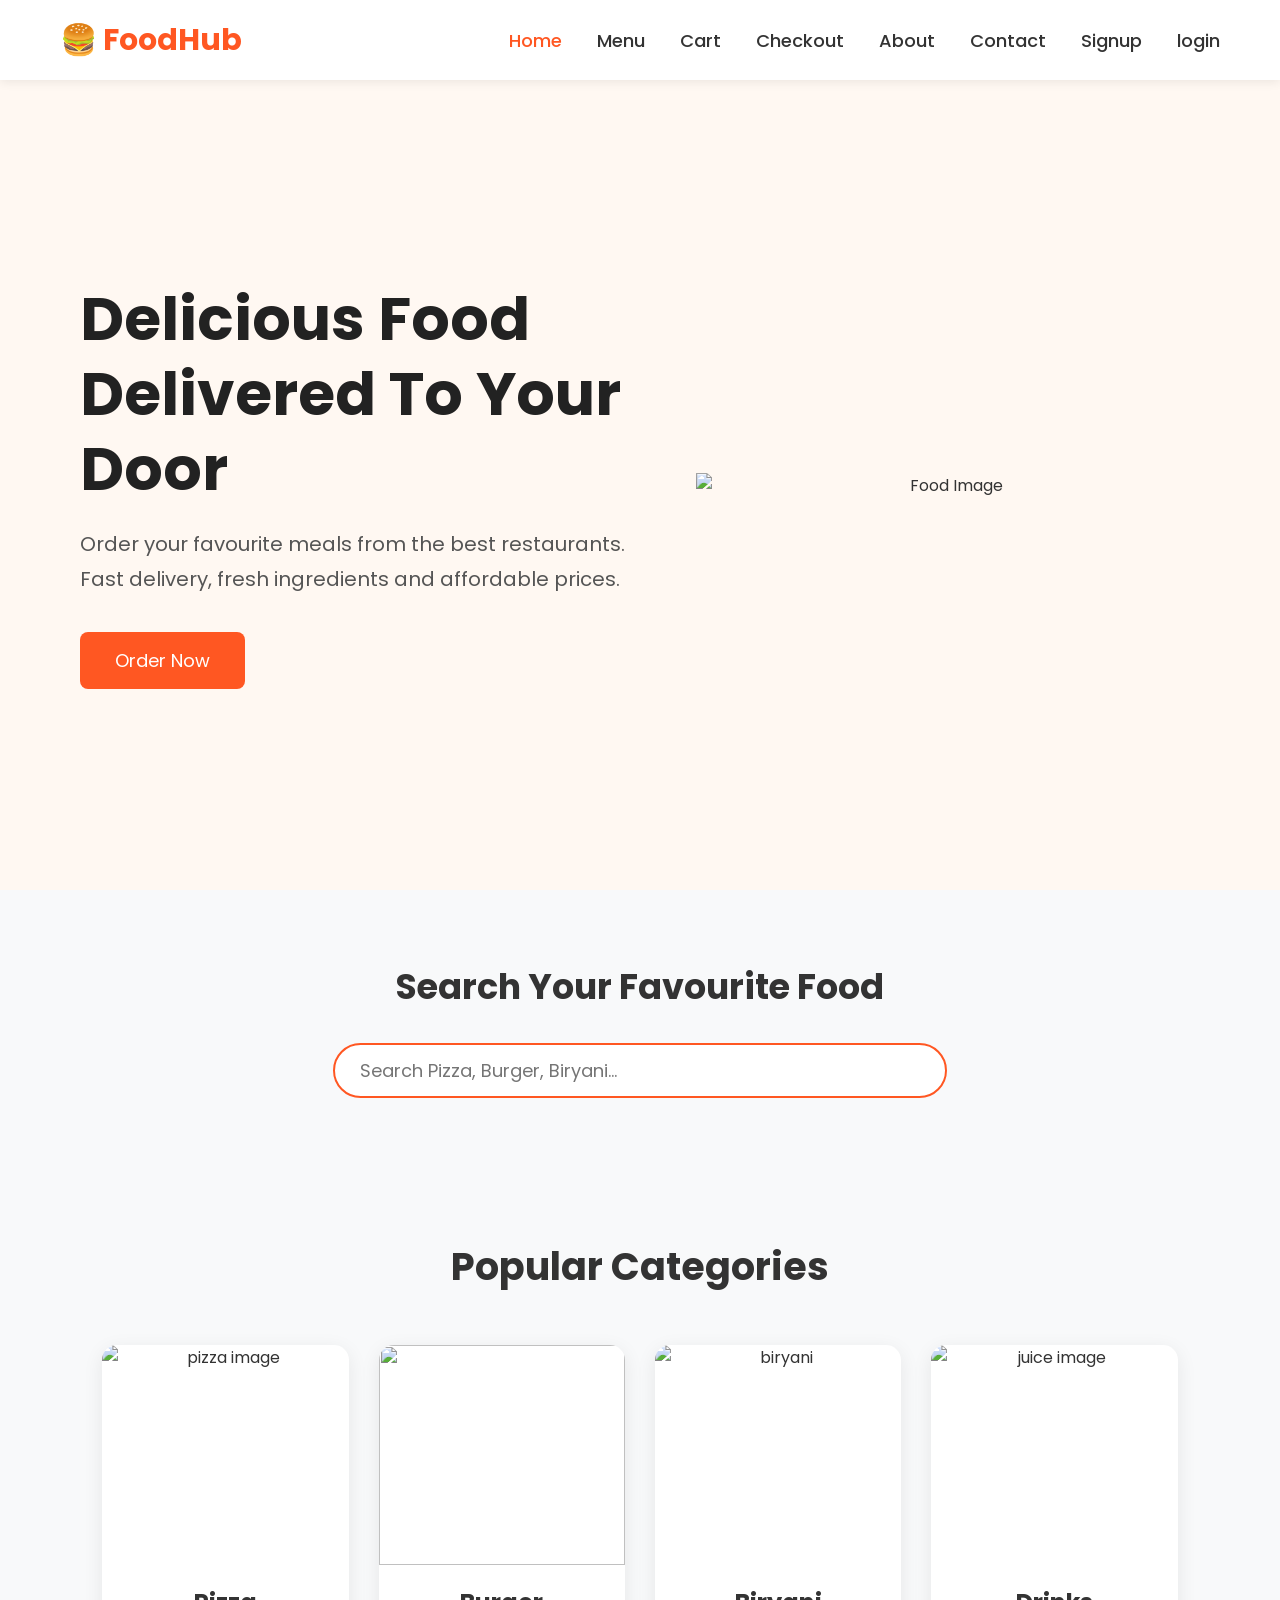
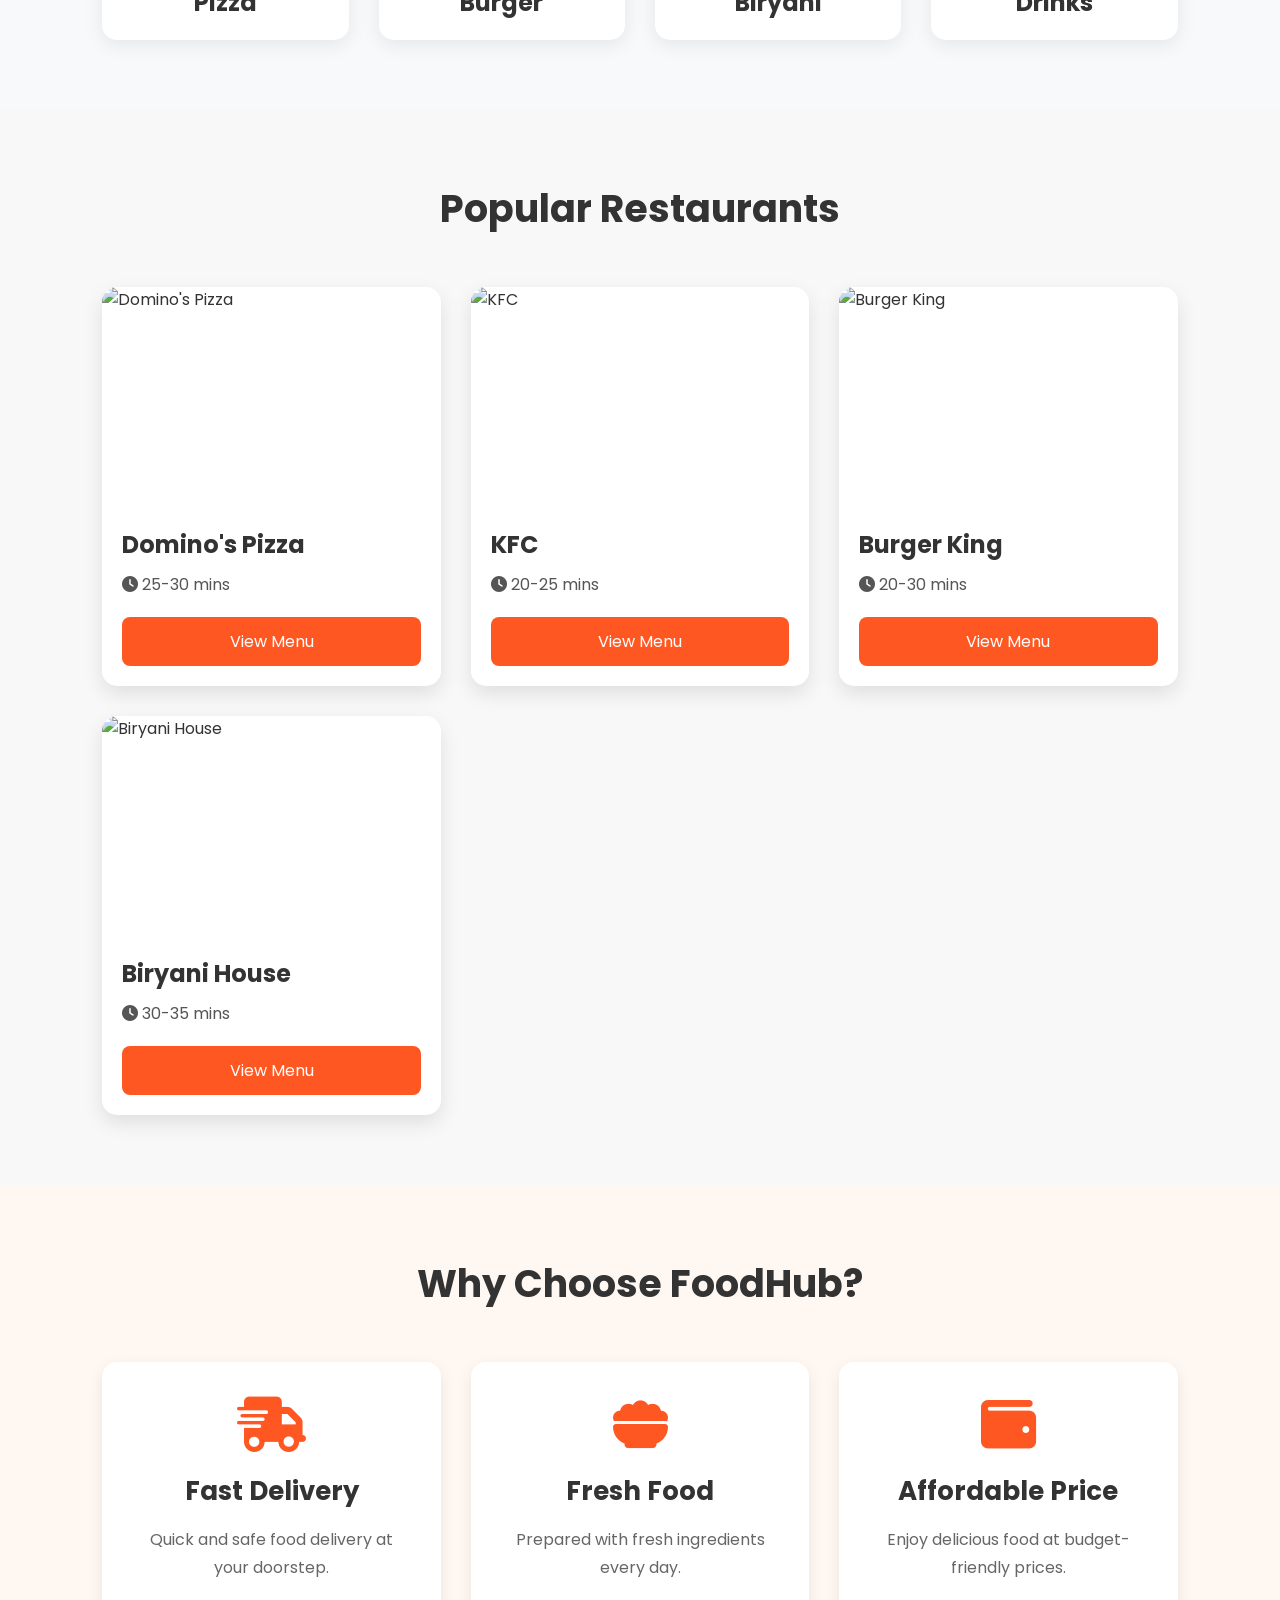
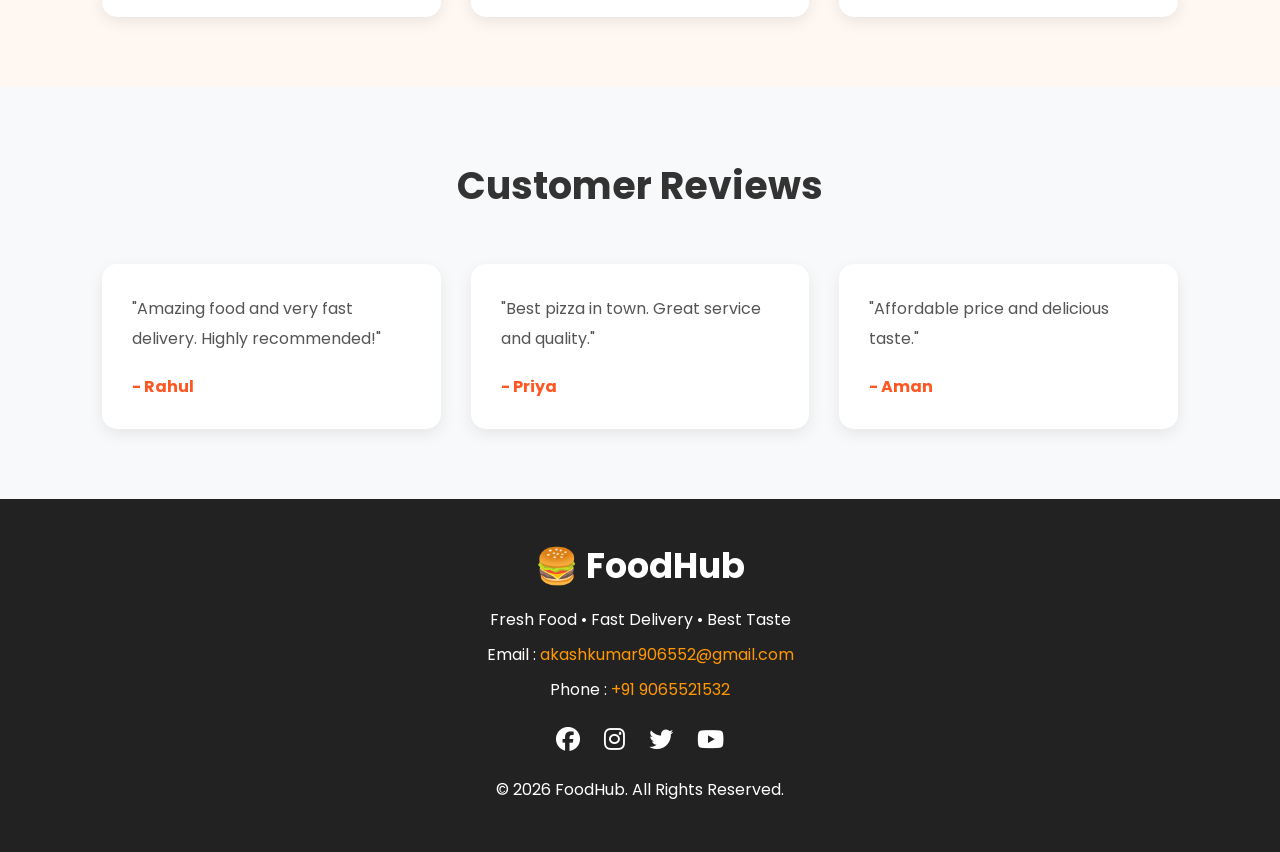
==== index.html @ 7f7d6cfe "Add files via upload" ====
<!DOCTYPE html>
<html lang="en">
<head>
    <meta charset="UTF-8">
    <meta name="viewport" content="width=device-width, initial-scale=1.0">
    <title>FoodHub | Food Booking Website</title>

    <!-- CSS -->
    <link rel="stylesheet" href="style.css">

    <!-- Font Awesome -->
    <link rel="stylesheet"
        href="https://cdnjs.cloudflare.com/ajax/libs/font-awesome/6.5.2/css/all.min.css">
</head>
<body>

    <!-- ================= NAVBAR ================= -->

    <header>

        <nav id="navbar">

            <div class="logo">
                <h2>🍔 FoodHub</h2>
            </div>

            <ul class="nav-links">
                <li><a href="index.html" class="active">Home</a></li>
                <li><a href="menu.html">Menu</a></li>
                <li><a href="cart.html">Cart</a></li>
                <li><a href="checkout.html">Checkout</a></li>
                <li><a href="about.html">About</a></li>
                <li><a href="contact.html">Contact</a></li>
                <li><a href="singup.html">Signup</a></li>
                <li><a href="login.html">login</a></li>
            </ul>

        </nav>

    </header>

    <!-- ================= HERO SECTION ================= -->

    <section id="hero">

        <div class="hero-text">

            <h1>Delicious Food <br> Delivered To Your Door</h1>

            <p>
                Order your favourite meals from the best restaurants.
                Fast delivery, fresh ingredients and affordable prices.
            </p>

            <a href="menu.html" class="btn">Order Now</a>

        </div>

        <div class="hero-image">

            <img src="indexImage/hero.png" alt="Food Image">

        </div>

    </section>

    <!-- ================= SEARCH ================= -->

    <section id="search">

        <h2>Search Your Favourite Food</h2>

        <input
            type="text"
            id="searchBox"
            placeholder="Search Pizza, Burger, Biryani...">

    </section>

    <!-- ================= CATEGORIES ================= -->

    <section id="category">

        <h2>Popular Categories</h2>

        <div class="category-container">

            <div class="card">
                <img src="indexImage/pizza.png" alt="pizza image">
                <h3>Pizza</h3>
            </div>

            <div class="card">
                <img src="indexImage/burger.png" alt="">
                <h3>Burger</h3>
            </div>

            <div class="card">
                <img src="indexImage/resbiryani.png" alt="biryani">
                <h3>Biryani</h3>
            </div>

            <div class="card">
                <img src="indexImage/juice.png" alt="juice image">
                <h3>Drinks</h3>
            </div>

        </div>

    </section>

   <!-- ================= POPULAR RESTAURANTS ================= -->

<!-- ================= POPULAR RESTAURANTS ================= -->

<section id="restaurants">

    <h2>Popular Restaurants</h2>

    <div class="restaurant-container">

        <!-- Restaurant 1 -->
        <div class="restaurant-card">

            <img src="indexImage/dominos-resturent.png" alt="Domino's Pizza">

            <div class="restaurant-info">

                <h3>Domino's Pizza</h3>

                <p class="rating">
                    ⭐ 4.7 <span>(2.5k Reviews)</span>
                </p>

                <p class="time">
                    <i class="fa-solid fa-clock"></i>
                    25-30 mins
                </p>

                <button onclick="location.href='dominos.html'">
                    View Menu
                </button>

            </div>

        </div>

        <!-- Restaurant 2 -->
        <div class="restaurant-card">

            <img src="kfc/kfc-banner.png" alt="KFC">

            <div class="restaurant-info">

                <h3>KFC</h3>

                <p class="rating">
                    ⭐ 4.6 <span>(3k Reviews)</span>
                </p>

                <p class="time">
                    <i class="fa-solid fa-clock"></i>
                    20-25 mins
                </p>

                <button onclick="location.href='kfc.html'">
                    View Menu
                </button>

            </div>

        </div>

        <!-- Restaurant 3 -->
        <div class="restaurant-card">

            <img src="burgerking/burgerKing-banner.png" alt="Burger King">

            <div class="restaurant-info">

                <h3>Burger King</h3>

                <p class="rating">
                    ⭐ 4.5 <span>(1.8k Reviews)</span>
                </p>

                <p class="time">
                    <i class="fa-solid fa-clock"></i>
                    20-30 mins
                </p>

                <button onclick="location.href='burgerking.html'">
                    View Menu
                </button>

            </div>

        </div>

        <!-- Restaurant 4 -->
        <div class="restaurant-card">

            <img src="biryanihouse/biryani-banner.png" alt="Biryani House">

            <div class="restaurant-info">

                <h3>Biryani House</h3>

                <p class="rating">
                    ⭐ 4.8 <span>(4.2k Reviews)</span>
                </p>

                <p class="time">
                    <i class="fa-solid fa-clock"></i>
                    30-35 mins
                </p>

                <button onclick="location.href='biryani.html'">
                    View Menu
                </button>

            </div>

        </div>

    </div>

</section>
    <!-- ================= WHY CHOOSE US ================= -->

    <section id="why-us">

        <h2>Why Choose FoodHub?</h2>

        <div class="why-container">

            <div class="why-box">

                <i class="fa-solid fa-truck-fast"></i>

                <h3>Fast Delivery</h3>

                <p>Quick and safe food delivery at your doorstep.</p>

            </div>

            <div class="why-box">

                <i class="fa-solid fa-bowl-food"></i>

                <h3>Fresh Food</h3>

                <p>Prepared with fresh ingredients every day.</p>

            </div>

            <div class="why-box">

                <i class="fa-solid fa-wallet"></i>

                <h3>Affordable Price</h3>

                <p>Enjoy delicious food at budget-friendly prices.</p>

            </div>

        </div>

    </section>

    <!-- ================= REVIEWS ================= -->

    <section id="reviews">

        <h2>Customer Reviews</h2>

        <div class="review-container">

            <div class="review">

                <p>
                    "Amazing food and very fast delivery.
                    Highly recommended!"
                </p>

                <h4>- Rahul</h4>

            </div>

            <div class="review">

                <p>
                    "Best pizza in town. Great service and quality."
                </p>

                <h4>- Priya</h4>

            </div>

            <div class="review">

                <p>
                    "Affordable price and delicious taste."
                </p>

                <h4>- Aman</h4>

            </div>

        </div>

    </section>

    <!-- ================= FOOTER ================= -->

    <footer>

        <div class="footer-content">

            <h2>🍔 FoodHub</h2>

            <p>Fresh Food • Fast Delivery • Best Taste</p>

            <p>
                Email :
                <a href="mailto:akashkumar906552@gmail.com">
                    akashkumar906552@gmail.com
                </a>
            </p>

            <p>
                Phone :
                <a href="tel:+919065521532">
                    +91 9065521532
                </a>
            </p>

            <div class="social">

                <a href="#"><i class="fab fa-facebook"></i></a>

                <a href="#"><i class="fab fa-instagram"></i></a>

                <a href="#"><i class="fab fa-twitter"></i></a>

                <a href="#"><i class="fab fa-youtube"></i></a>

            </div>

            <p>© 2026 FoodHub. All Rights Reserved.</p>

        </div>

    </footer>

    <script src="script.js"></script>

</body>
</html>
---- style.css ----
/* part1 */

/* ===========================
   GOOGLE FONT
=========================== */

@import url('https://fonts.googleapis.com/css2?family=Poppins:wght@300;400;500;600;700&display=swap');

/* ===========================
   RESET
=========================== */

*{
    margin:0;
    padding:0;
    box-sizing:border-box;
    font-family:'Poppins',sans-serif;
}

html{
    scroll-behavior:smooth;
}

body{
    background:#f8f9fa;
    color:#333;
}

/* ===========================
   LINKS
=========================== */

a{
    text-decoration:none;
    color:inherit;
}

ul{
    list-style:none;
}

/* ===========================
   NAVBAR
=========================== */

#navbar{
    width:100%;
    height:80px;
    background:#ffffff;
    display:flex;
    justify-content:space-between;
    align-items:center;
    padding:0 60px;
    box-shadow:0 2px 10px rgba(0,0,0,.08);
    position:sticky;
    top:0;
    z-index:999;
}

.logo h2{
    color:#ff5722;
    font-size:30px;
}

.nav-links{
    display:flex;
    gap:35px;
}

.nav-links li a{
    color:#333;
    font-size:18px;
    font-weight:500;
    transition:.3s;
}

.nav-links li a:hover,
.nav-links li a.active{
    color:#ff5722;
}

/* ===========================
   HERO SECTION
=========================== */

#hero{
    width:100%;
    min-height:90vh;
    display:flex;
    justify-content:space-between;
    align-items:center;
    padding:80px;
    background:#fff8f2;
}

.hero-text{
    width:50%;
}

.hero-text h1{
    font-size:60px;
    line-height:75px;
    color:#222;
    margin-bottom:20px;
}

.hero-text p{
    font-size:20px;
    color:#555;
    line-height:35px;
    margin-bottom:35px;
}

.btn{
    display:inline-block;
    background:#ff5722;
    color:#fff;
    padding:15px 35px;
    border-radius:8px;
    font-size:18px;
    transition:.3s;
}

.btn:hover{
    background:#e64a19;
}

.hero-image{
    width:45%;
    text-align:center;
}

.hero-image img{
    width:100%;
    max-width:550px;
}

/* ===========================
   SEARCH
=========================== */

#search{
    padding:70px 10%;
    text-align:center;
}

#search h2{
    font-size:35px;
    margin-bottom:30px;
}

#search input{
    width:60%;
    height:55px;
    border:2px solid #ff5722;
    border-radius:30px;
    outline:none;
    padding-left:25px;
    font-size:18px;
}

/* ===========================
   CATEGORY
=========================== */

#category{
    padding:70px 8%;
}

#category h2{
    text-align:center;
    font-size:38px;
    margin-bottom:50px;
}

.category-container{
    display:grid;
    grid-template-columns:repeat(auto-fit,minmax(220px,1fr));
    gap:30px;
}

.card{
    background:#fff;
    border-radius:15px;
    overflow:hidden;
    text-align:center;
    box-shadow:0 5px 20px rgba(0,0,0,.08);
    transition:.3s;
}

.card:hover{
    transform:translateY(-10px);
}

.card img{
    width:100%;
    height:220px;
    object-fit:cover;
}

.card h3{
    padding:20px;
    font-size:24px;
}


/* ===========================
   WHY CHOOSE US
=========================== */

#why-us{
    padding:70px 8%;
    background:#fff8f2;
}

#why-us h2{
    text-align:center;
    font-size:38px;
    margin-bottom:50px;
}

.why-container{
    display:grid;
    grid-template-columns:repeat(auto-fit,minmax(250px,1fr));
    gap:30px;
}

.why-box{
    background:#fff;
    padding:35px;
    border-radius:15px;
    text-align:center;
    box-shadow:0 5px 15px rgba(0,0,0,.08);
}

.why-box i{
    font-size:55px;
    color:#ff5722;
    margin-bottom:20px;
}

.why-box h3{
    margin-bottom:15px;
    font-size:26px;
}

.why-box p{
    color:#666;
    line-height:28px;
}

/* ===========================
   REVIEWS
=========================== */

#reviews{
    padding:70px 8%;
}

#reviews h2{
    text-align:center;
    font-size:38px;
    margin-bottom:50px;
}

.review-container{
    display:grid;
    grid-template-columns:repeat(auto-fit,minmax(280px,1fr));
    gap:30px;
}

.review{
    background:#fff;
    padding:30px;
    border-radius:15px;
    box-shadow:0 5px 15px rgba(0,0,0,.08);
}

.review p{
    line-height:30px;
    color:#555;
}

.review h4{
    margin-top:20px;
    color:#ff5722;
}

/* ===========================
   FOOTER
=========================== */

footer{
    background:#222;
    color:#fff;
    padding:40px 20px;
    text-align:center;
}

.footer-content h2{
    font-size:35px;
    margin-bottom:15px;
}

.footer-content p{
    margin:10px 0;
}

.footer-content a{
    color:#ff9800;
}

.social{
    margin:20px 0;
}

.social a{
    margin:0 10px;
    font-size:24px;
    color:#fff;
    transition:.3s;
}

.social a:hover{
    color:#ff9800;
}

/* part2 */

/* ===================================================
   PART 2 CSS
   MENU PAGE + CART PAGE
===================================================*/

/* ===========================
   MENU HEADER
=========================== */

.menu-header{
    width:100%;
    padding:80px 20px;
    text-align:center;
    background:#fff3e0;
}

.menu-header h1{
    font-size:50px;
    color:#ff5722;
    margin-bottom:15px;
}

.menu-header p{
    font-size:20px;
    color:#555;
}

/* ===========================
   MENU SEARCH
=========================== */

.search-menu{
    text-align:center;
    padding:40px 20px;
    background:#fff;
}

.search-menu input{
    width:60%;
    max-width:600px;
    padding:15px;
    border:2px solid #ff5722;
    border-radius:30px;
    outline:none;
    font-size:18px;
}

/* ===========================
   MENU CONTAINER
=========================== */

.menu-container{
    display:grid;
    grid-template-columns:repeat(auto-fit,minmax(280px,1fr));
    gap:30px;
    padding:60px 8%;
    background:#f8f9fa;
}

/* ===========================
   MENU CARD
=========================== */

.menu-card{
    background:#fff;
    border-radius:15px;
    overflow:hidden;
    box-shadow:0 5px 15px rgba(0,0,0,.1);
    transition:0.3s;
    text-align:center;
}

.menu-card:hover{
    transform:translateY(-10px);
}

.menu-card img{
    width:100%;
    height:220px;
    object-fit:cover;
}

.menu-card h3{
    margin-top:20px;
    font-size:24px;
}

.menu-card p{
    margin:10px 20px;
    color:#666;
}

.menu-card h4{
    color:#ff5722;
    font-size:24px;
    margin-bottom:15px;
}

.menu-card button{
    margin-bottom:20px;
    padding:12px 30px;
    border:none;
    border-radius:8px;
    background:#ff5722;
    color:#fff;
    cursor:pointer;
    font-size:17px;
    transition:.3s;
}

.menu-card button:hover{
    background:#e64a19;
}

/* ===========================
   CART HEADER
=========================== */

.cart-header{
    padding:80px 20px;
    background:#fff3e0;
    text-align:center;
}

.cart-header h1{
    font-size:45px;
    color:#ff5722;
}

.cart-header p{
    margin-top:15px;
    font-size:18px;
    color:#555;
}

/* ===========================
   CART TABLE
=========================== */

.cart-section{
    padding:60px 8%;
    overflow-x:auto;
}

table{
    width:100%;
    border-collapse:collapse;
    background:#fff;
    box-shadow:0 5px 15px rgba(0,0,0,.1);
}

table th{
    background:#ff5722;
    color:#fff;
    padding:18px;
    font-size:18px;
}

table td{
    padding:18px;
    text-align:center;
    border-bottom:1px solid #ddd;
}

table input{
    width:70px;
    padding:8px;
    text-align:center;
}

table button{
    padding:8px 18px;
    border:none;
    background:red;
    color:#fff;
    border-radius:5px;
    cursor:pointer;
}

table button:hover{
    background:#c62828;
}

/* ===========================
   BILL SUMMARY
=========================== */

.bill-summary{
    width:400px;
    max-width:90%;
    margin:40px auto;
    background:#fff;
    padding:30px;
    border-radius:12px;
    box-shadow:0 5px 15px rgba(0,0,0,.1);
}

.bill-summary h2{
    text-align:center;
    margin-bottom:20px;
    color:#ff5722;
}

.bill-summary p{
    display:flex;
    justify-content:space-between;
    margin:15px 0;
    font-size:18px;
}

.bill-summary h3{
    margin:20px 0;
    text-align:center;
    color:#222;
}

.checkout-btn{
    width:100%;
    padding:15px;
    border:none;
    background:#28a745;
    color:#fff;
    border-radius:8px;
    font-size:18px;
    cursor:pointer;
}

.checkout-btn:hover{
    background:#218838;
}

/* ===========================
   RECOMMENDED
=========================== */

.recommended{
    padding:70px 8%;
    background:#fff;
}

.recommended h2{
    text-align:center;
    margin-bottom:40px;
    font-size:38px;
}

.recommend-container{
    display:grid;
    grid-template-columns:repeat(auto-fit,minmax(250px,1fr));
    gap:30px;
}

/* ===========================
   COMMON BUTTON STYLE
=========================== */

button{
    transition:0.3s;
}

button:hover{
    transform:scale(1.05);
}

/* ===========================
   COMMON IMAGE STYLE
=========================== */

img{
    max-width:100%;
    display:block;
}

/* ===========================
   PRICE COLOR
=========================== */

.price{
    color:#ff5722;
    font-size:22px;
    font-weight:bold;
}

/* ===========================
   SECTION GAP
=========================== */

section{
    width:100%;
}

/* part3 */

/* ===================================================
   PART 3 CSS
   ABOUT PAGE + CONTACT PAGE
===================================================*/

/* ===========================
   ABOUT HEADER
=========================== */

.about-header{
    width:100%;
    padding:80px 20px;
    text-align:center;
    background:#fff3e0;
}

.about-header h1{
    font-size:50px;
    color:#ff5722;
    margin-bottom:15px;
}

.about-header p{
    font-size:20px;
    color:#555;
}

/* ===========================
   ABOUT SECTION
=========================== */

.about-container{
    width:90%;
    margin:auto;
    padding:70px 0;
    display:flex;
    justify-content:space-between;
    align-items:center;
    gap:50px;
    flex-wrap:wrap;
}

.about-image{
    flex:1;
}

.about-image img{
    width:100%;
    border-radius:15px;
    box-shadow:0 5px 20px rgba(0,0,0,.15);
}

.about-text{
    flex:1;
}

.about-text h2{
    font-size:40px;
    color:#ff5722;
    margin-bottom:20px;
}

.about-text p{
    font-size:18px;
    line-height:30px;
    color:#555;
    margin-bottom:20px;
}

/* ===========================
   MISSION
=========================== */

.mission{
    background:#fff8f2;
    padding:70px 10%;
    text-align:center;
}

.mission h2{
    font-size:40px;
    color:#ff5722;
    margin-bottom:20px;
}

.mission p{
    max-width:900px;
    margin:auto;
    font-size:18px;
    line-height:30px;
    color:#555;
}

/* ===========================
   TEAM
=========================== */

.team{
    padding:70px 8%;
    text-align:center;
}

.team h2{
    font-size:40px;
    color:#ff5722;
    margin-bottom:40px;
}

.team-card{
    width:320px;
    margin:auto;
    background:#fff;
    border-radius:15px;
    padding:30px;
    box-shadow:0 5px 15px rgba(0,0,0,.12);
}

.team-card img{
    width:180px;
    height:180px;
    border-radius:50%;
    object-fit:cover;
    margin:auto;
    margin-bottom:20px;
}

.team-card h3{
    font-size:28px;
    margin-bottom:10px;
}

.team-card p{
    color:#666;
    margin:8px 0;
}

/* ===========================
   STATS
=========================== */

.stats{
    background:#ff5722;
    color:#fff;
    padding:60px 8%;
    display:grid;
    grid-template-columns:repeat(auto-fit,minmax(200px,1fr));
    gap:30px;
    text-align:center;
}

.stat-box h2{
    font-size:42px;
    margin-bottom:10px;
}

.stat-box p{
    font-size:18px;
}

/* ===========================
   CONTACT HEADER
=========================== */

.contact-header{
    padding:80px 20px;
    text-align:center;
    background:#fff3e0;
}

.contact-header h1{
    font-size:50px;
    color:#ff5722;
}

.contact-header p{
    margin-top:15px;
    color:#555;
    font-size:18px;
}

/* ===========================
   CONTACT CONTAINER
=========================== */

.contact-container{
    width:90%;
    margin:auto;
    padding:70px 0;
    display:flex;
    justify-content:space-between;
    gap:50px;
    flex-wrap:wrap;
}

.contact-form,
.contact-info{
    flex:1;
    min-width:320px;
    background:#fff;
    padding:35px;
    border-radius:15px;
    box-shadow:0 5px 15px rgba(0,0,0,.1);
}

.contact-form h2,
.contact-info h2{
    color:#ff5722;
    margin-bottom:25px;
}

/* ===========================
   CONTACT FORM
=========================== */

.contact-form input,
.contact-form textarea{
    width:100%;
    padding:15px;
    margin-bottom:20px;
    border:1px solid #ccc;
    border-radius:8px;
    outline:none;
    font-size:16px;
}

.contact-form textarea{
    resize:none;
}

.contact-form button{
    width:100%;
    padding:15px;
    border:none;
    background:#ff5722;
    color:#fff;
    border-radius:8px;
    cursor:pointer;
    font-size:18px;
}

.contact-form button:hover{
    background:#e64a19;
}

/* ===========================
   CONTACT INFO
=========================== */

.contact-info p{
    margin:18px 0;
    font-size:18px;
    color:#555;
}

.contact-info i{
    color:#ff5722;
    margin-right:10px;
    font-size:20px;
}

.contact-info a{
    color:#333;
}

.contact-info a:hover{
    color:#ff5722;
}

/* ===========================
   SOCIAL ICONS
=========================== */

.social-icons{
    margin-top:30px;
}

.social-icons a{
    display:inline-block;
    width:45px;
    height:45px;
    line-height:45px;
    text-align:center;
    margin-right:12px;
    background:#ff5722;
    color:#fff;
    border-radius:50%;
    transition:.3s;
}

.social-icons a:hover{
    background:#222;
}

/* ===========================
   GOOGLE MAP
=========================== */

.map{
    width:100%;
    margin-top:40px;
}

.map iframe{
    width:100%;
    height:400px;
    border:0;
}

/* part4 */

/* ==========================================
   PART 4 CSS
   LOGIN • SIGNUP • RESPONSIVE DESIGN
========================================== */

/* ===========================
   LOGIN & SIGNUP SECTION
=========================== */

.login-section,
.signup-section{
    width:100%;
    min-height:90vh;
    display:flex;
    justify-content:center;
    align-items:center;
    background:#fff8f2;
    padding:60px 20px;
}

.login-box,
.signup-box{
    width:420px;
    max-width:100%;
    background:#ffffff;
    padding:40px;
    border-radius:15px;
    box-shadow:0 8px 20px rgba(0,0,0,0.1);
}

.login-box h1,
.signup-box h1{
    text-align:center;
    color:#ff5722;
    margin-bottom:10px;
}

.login-box p,
.signup-box p{
    text-align:center;
    color:#666;
    margin-bottom:25px;
}

/* ===========================
   FORM INPUTS
=========================== */

.login-box input,
.signup-box input{
    width:100%;
    padding:14px;
    margin-bottom:18px;
    border:1px solid #ccc;
    border-radius:8px;
    outline:none;
    font-size:16px;
}

.login-box input:focus,
.signup-box input:focus{
    border-color:#ff5722;
}

/* ===========================
   BUTTONS
=========================== */

.login-box button,
.signup-box button{
    width:100%;
    padding:14px;
    border:none;
    background:#ff5722;
    color:#fff;
    font-size:17px;
    border-radius:8px;
    cursor:pointer;
    transition:.3s;
}

.login-box button:hover,
.signup-box button:hover{
    background:#e64a19;
}

/* ===========================
   LINKS
=========================== */

.login-links,
.signup-links{
    text-align:center;
    margin-top:20px;
}

.login-links a,
.signup-links a{
    color:#ff5722;
    font-weight:600;
}

.login-links p,
.signup-links p{
    margin-top:15px;
}

/* ===========================
   SOCIAL LOGIN
=========================== */

.social-login,
.social-signup{
    margin-top:20px;
}

.social-login button,
.social-signup button{
    margin-top:12px;
    background:#f1f1f1;
    color:#333;
    border:1px solid #ddd;
}

.social-login button:hover,
.social-signup button:hover{
    background:#e9e9e9;
}

.social-login i,
.social-signup i{
    margin-right:10px;
}

/* ===========================
   HORIZONTAL LINE
=========================== */

hr{
    margin:25px 0;
    border:1px solid #eee;
}

/* ===========================
   RESPONSIVE TABLET
=========================== */

@media (max-width:992px){

    #navbar{
        padding:20px;
        flex-direction:column;
        height:auto;
    }

    .nav-links{
        margin-top:15px;
        flex-wrap:wrap;
        justify-content:center;
        gap:20px;
    }

    #hero{
        flex-direction:column;
        text-align:center;
        padding:50px 20px;
    }

    .hero-text,
    .hero-image{
        width:100%;
    }

    .hero-text h1{
        font-size:42px;
        line-height:55px;
    }

    .hero-image{
        margin-top:40px;
    }

    .about-container,
    .contact-container{
        flex-direction:column;
    }

    .bill-summary{
        width:90%;
    }

}

/* ===========================
   RESPONSIVE MOBILE
=========================== */

@media (max-width:768px){

    .logo h2{
        font-size:28px;
    }

    .nav-links{
        flex-direction:column;
        align-items:center;
        gap:12px;
    }

    .hero-text h1{
        font-size:34px;
        line-height:45px;
    }

    .hero-text p{
        font-size:17px;
    }

    #search input,
    .search-menu input{
        width:90%;
    }

    .menu-header h1,
    .about-header h1,
    .contact-header h1,
    .cart-header h1{
        font-size:36px;
    }

    .food-container,
    .category-container,
    .menu-container,
    .recommend-container,
    .review-container,
    .why-container,
    .stats{
        grid-template-columns:1fr;
    }

    table{
        font-size:14px;
    }

    .login-box,
    .signup-box{
        padding:25px;
    }

}

/* ===========================
   SMALL MOBILE
=========================== */

@media (max-width:480px){

    .hero-text h1{
        font-size:28px;
        line-height:38px;
    }

    .btn{
        padding:12px 24px;
        font-size:16px;
    }

    .food-card img,
    .menu-card img,
    .card img{
        height:180px;
    }

    .footer-content h2{
        font-size:28px;
    }

    .footer-content p{
        font-size:14px;
    }

    .login-box,
    .signup-box{
        width:100%;
    }

}

/* ===========================
   SMOOTH ANIMATION
=========================== */

.food-card,
.menu-card,
.card,
.review,
.why-box,
.team-card{
    transition:all .3s ease;
}

/* ===========================
   SCROLLBAR
=========================== */

::-webkit-scrollbar{
    width:10px;
}

::-webkit-scrollbar-track{
    background:#f1f1f1;
}

::-webkit-scrollbar-thumb{
    background:#ff5722;
    border-radius:10px;
}

::-webkit-scrollbar-thumb:hover{
    background:#e64a19;
}

/* team code div code*/

#team{
    display: flex;
    justify-content: space-between;
}
.team-card{
    margin-left: 10px;
}


/* popular resturent section */


/* ================= POPULAR RESTAURANTS ================= */

#restaurants{

    padding:70px 8%;
    background:#f8f8f8;

}

#restaurants h2{

    text-align:center;
    font-size:38px;
    margin-bottom:50px;
    color:#333;

}

.restaurant-container{

    display:grid;
    grid-template-columns:repeat(auto-fit,minmax(260px,1fr));
    gap:30px;

}

.restaurant-card{

    background:#fff;
    border-radius:15px;
    overflow:hidden;
    box-shadow:0 8px 20px rgba(0,0,0,.1);
    transition:.3s;

}

.restaurant-card:hover{

    transform:translateY(-10px);

}

.restaurant-card img{

    width:100%;
    height:220px;
    object-fit:cover;

}

.restaurant-info{

    padding:20px;

}

.restaurant-info h3{

    margin-bottom:10px;
    font-size:24px;

}

.rating{

    color:#ff9800;
    font-weight:bold;
    margin-bottom:10px;

}

.rating span{

    color:#777;
    font-size:14px;

}

.time{

    color:#555;
    margin-bottom:20px;

}

.restaurant-info button{

    width:100%;
    padding:12px;
    border:none;
    background:#ff5722;
    color:#fff;
    font-size:16px;
    border-radius:8px;
    cursor:pointer;
    transition:.3s;

}

.restaurant-info button:hover{

    background:#e64a19;

}
/* rating */

.rating{

color:#FFD700;
font-size:18px;
margin:10px 0;

}

/* resturent section */

/* =====================================================
   RESTAURANT PAGE CSS
=====================================================*/

/* Restaurant Banner */

.restaurant-header{
    position:relative;
    width:100%;
    height:430px;
    overflow:hidden;
}

.restaurant-header img{
    width:100%;
    height:100%;
    object-fit:cover;
}

.restaurant-header::before{
    content:"";
    position:absolute;
    inset:0;
    background:rgba(0,0,0,.45);
}

.restaurant-details{
    position:absolute;
    left:8%;
    bottom:45px;
    z-index:2;
    color:#fff;
}

.restaurant-details h1{
    font-size:48px;
    margin-bottom:12px;
}

.restaurant-details p{
    font-size:20px;
    margin:8px 0;
}

.restaurant-details i{
    color:#ffcc00;
}

/* Food Menu */

.menu-container{
    width:90%;
    margin:70px auto;
    display:grid;
    grid-template-columns:repeat(auto-fit,minmax(280px,1fr));
    gap:35px;
}

/* Food Card */

.menu-card{
    background:#fff;
    border-radius:18px;
    overflow:hidden;
    text-align:center;
    box-shadow:0 8px 25px rgba(0,0,0,.12);
    transition:.35s;
}

.menu-card:hover{
    transform:translateY(-10px);
    box-shadow:0 18px 35px rgba(0,0,0,.18);
}

.menu-card img{
    width:100%;
    height:240px;
    object-fit:cover;
}

.menu-card h3{
    margin-top:20px;
    font-size:25px;
    color:#222;
}

.menu-card p{
    color:#666;
    margin:12px 18px;
    line-height:25px;
}

.menu-card .rating{
    color:#ff9800;
    font-size:18px;
    font-weight:600;
    margin:10px 0;
}

.menu-card h4{
    color:#ff5722;
    font-size:26px;
    margin:15px 0;
}

.menu-card button{
    width:85%;
    padding:14px;
    margin-bottom:25px;
    border:none;
    border-radius:10px;
    background:#ff5722;
    color:#fff;
    font-size:17px;
    cursor:pointer;
    transition:.3s;
}

.menu-card button:hover{
    background:#e64a19;
}

/* Responsive */

@media(max-width:768px){

    .restaurant-header{
        height:300px;
    }

    .restaurant-details{
        left:20px;
        bottom:20px;
    }

    .restaurant-details h1{
        font-size:34px;
    }

    .restaurant-details p{
        font-size:16px;
    }

    .menu-container{
        width:95%;
        grid-template-columns:1fr;
    }

    .menu-card img{
        height:220px;
    }

}

/* ===============================
   CHECKOUT PAGE
=============================== */

.checkout-header{

    text-align:center;

    padding:50px 20px;

    background:#ffefe6;

}

.checkout-header h1{

    font-size:40px;

    color:#ff5722;

    margin-bottom:10px;

}

.checkout-header p{

    font-size:18px;

    color:#555;

}

.checkout-container{

    width:90%;

    max-width:1200px;

    margin:40px auto;

    display:flex;

    gap:30px;

    align-items:flex-start;

    justify-content:space-between;

    flex-wrap:wrap;

}

.checkout-form{

    flex:2;

    background:#fff;

    padding:30px;

    border-radius:15px;

    box-shadow:0 5px 15px rgba(0,0,0,0.1);

}

.checkout-form h2{

    color:#ff5722;

    margin-bottom:20px;

}

.checkout-form input,

.checkout-form textarea{

    width:100%;

    padding:12px;

    margin-bottom:15px;

    border:1px solid #ccc;

    border-radius:8px;

    font-size:16px;

    outline:none;

}

.checkout-form textarea{

    resize:none;

}

.checkout-form input:focus,

.checkout-form textarea:focus{

    border-color:#ff5722;

}

.checkout-form h3{

    margin:20px 0 10px;

    color:#333;

}

.checkout-form label{

    display:block;

    margin-bottom:10px;

    font-size:16px;

    cursor:pointer;

}

.checkout-form input[type="radio"]{

    width:auto;

    margin-right:8px;

}

.checkout-form button{

    width:100%;

    background:#ff5722;

    color:white;

    border:none;

    padding:15px;

    border-radius:8px;

    font-size:18px;

    cursor:pointer;

    transition:.3s;

    margin-top:20px;

}

.checkout-form button:hover{

    background:#e64a19;

}

.order-summary{

    flex:1;

    background:#fff;

    padding:25px;

    border-radius:15px;

    box-shadow:0 5px 15px rgba(0,0,0,0.1);

    position:sticky;

    top:100px;

}

.order-summary h2{

    color:#ff5722;

    margin-bottom:20px;

}

#orderItems p{

    display:flex;

    justify-content:space-between;

    margin:12px 0;

    font-size:16px;

    border-bottom:1px dashed #ddd;

    padding-bottom:8px;

}

#grandTotal{

    margin-top:20px;

    color:#ff5722;

    font-size:24px;

    text-align:right;

}

@media(max-width:768px){

.checkout-container{

    flex-direction:column;

}

.order-summary{

    position:static;

    width:100%;

}

.checkout-form{

    width:100%;

}

}
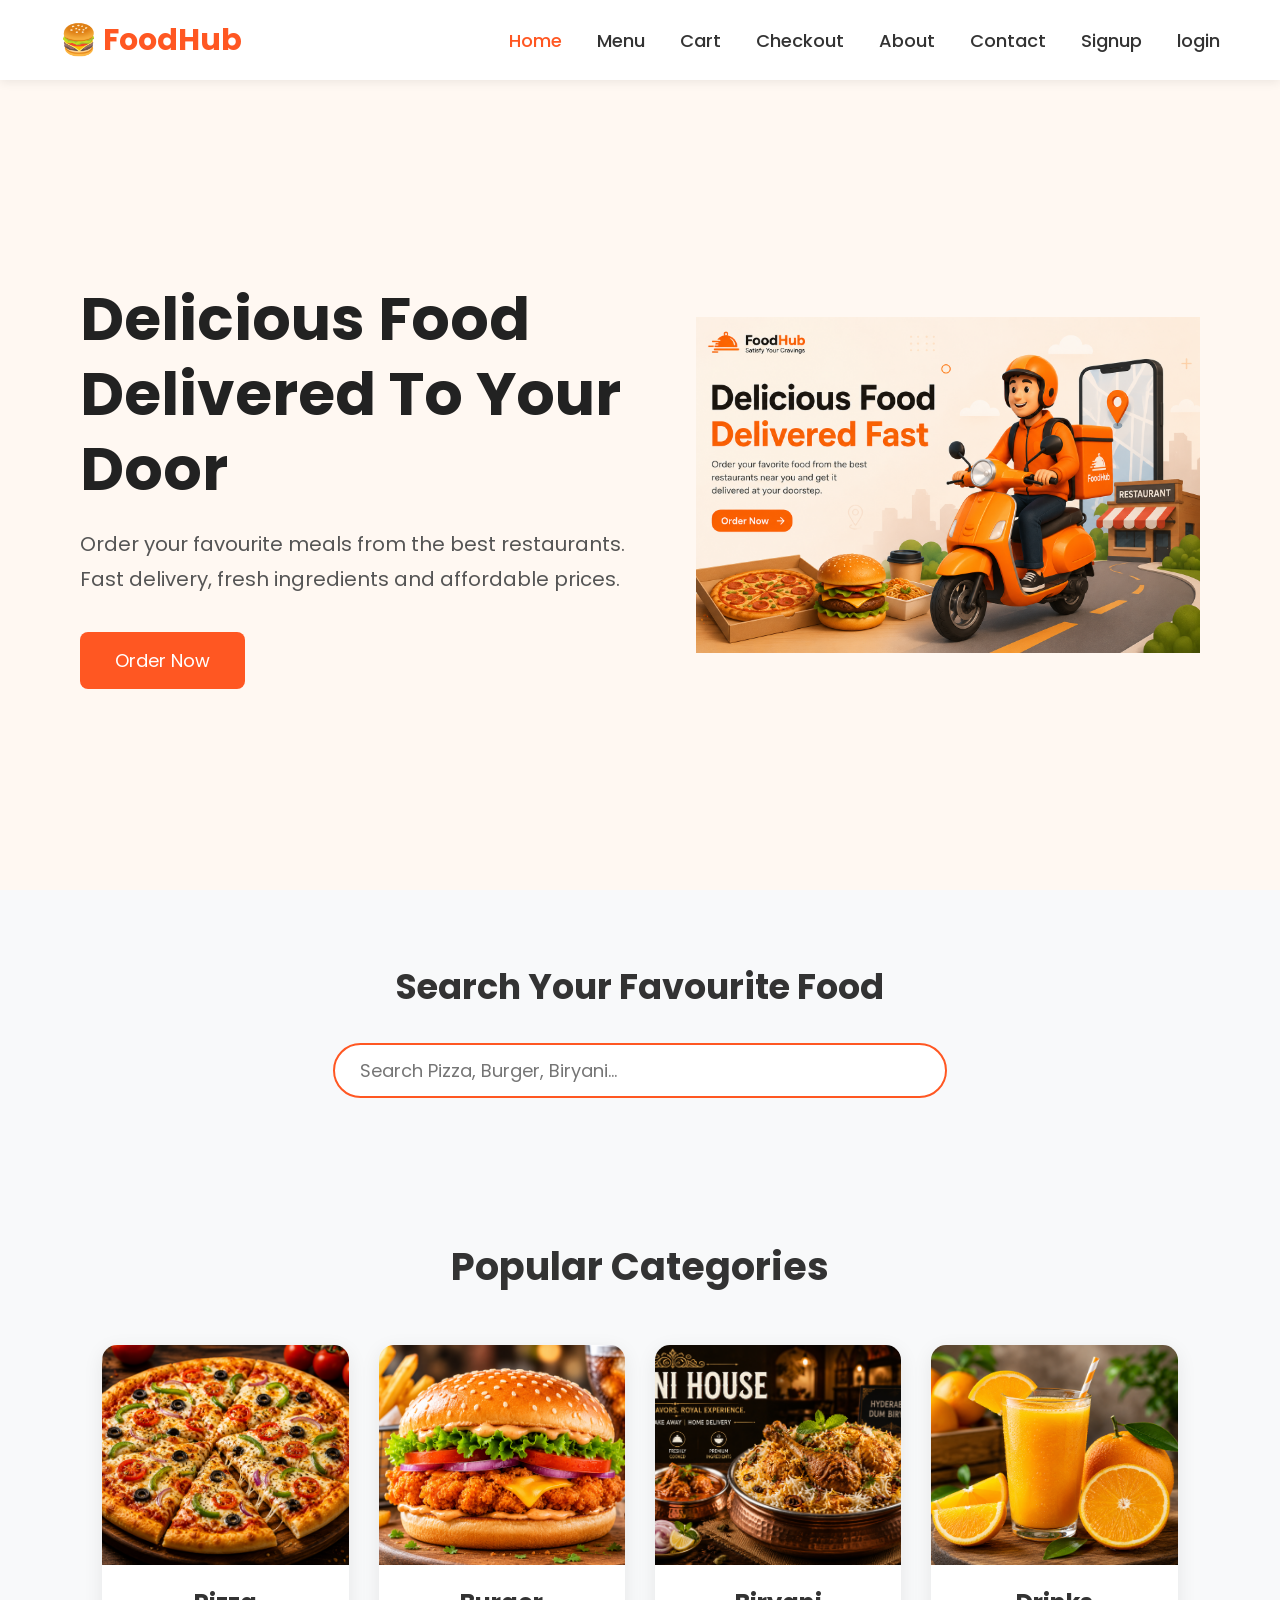
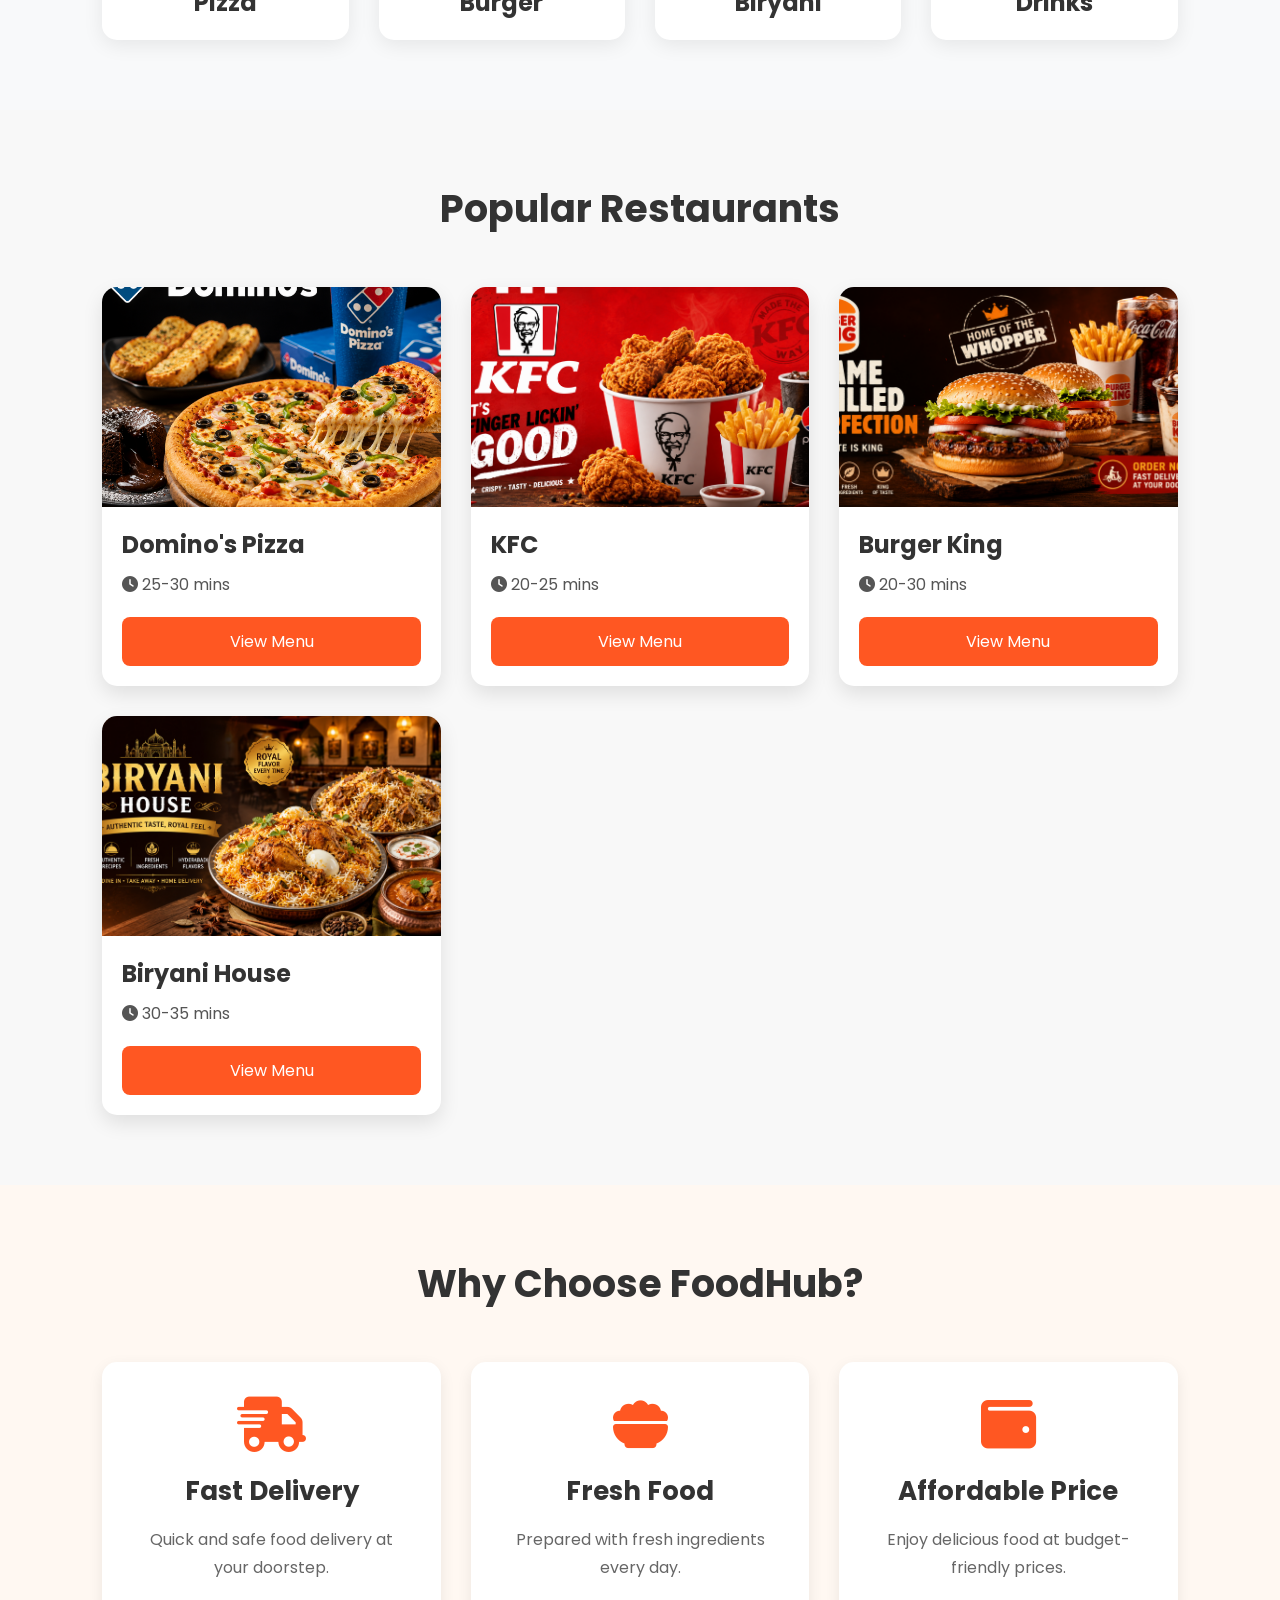
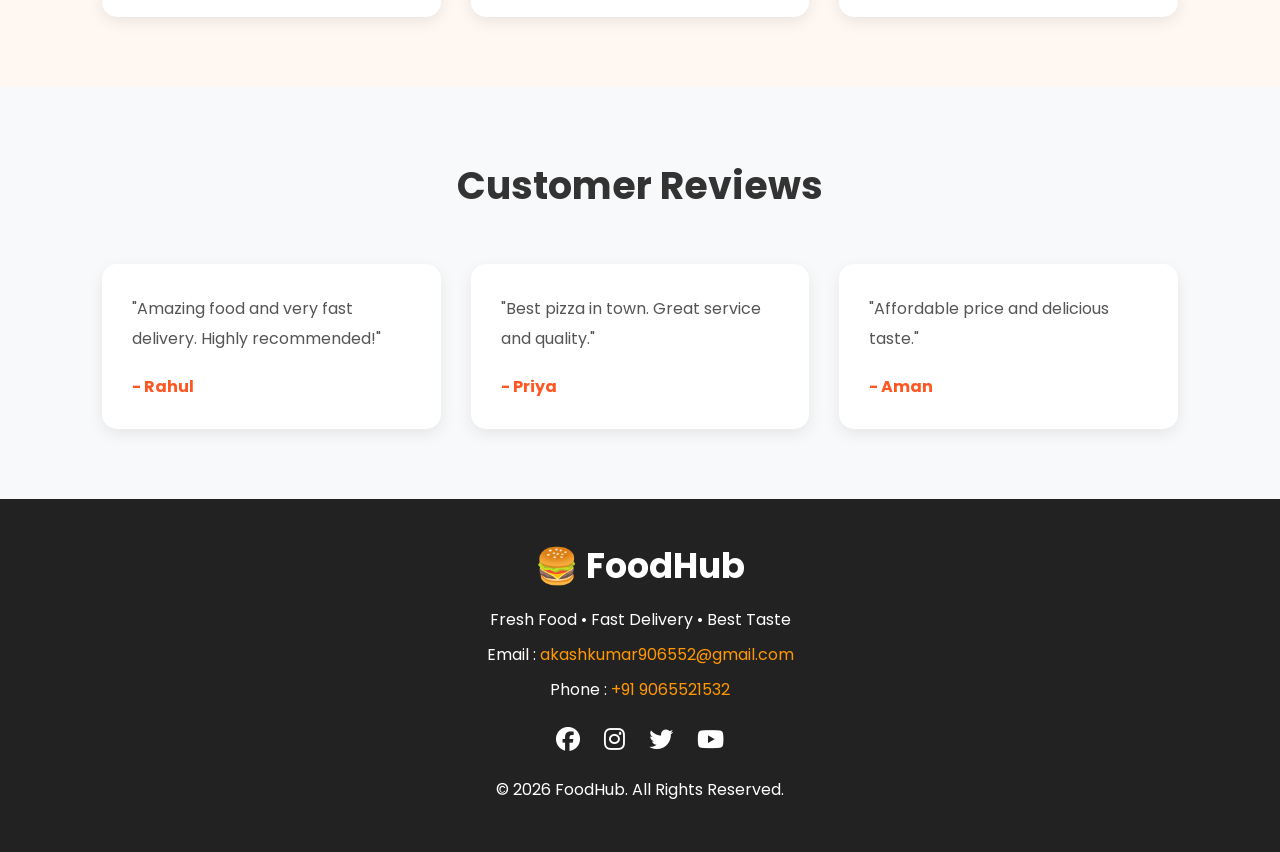
==== commit 1bb86572: "Fix HTML formatting and update title" ====
--- a/index.html
+++ b/index.html
@@ -3,8 +3,8 @@
 <head>
     <meta charset="UTF-8">
     <meta name="viewport" content="width=device-width, initial-scale=1.0">
-    <title>FoodHub | Food Booking Website</title>
-
+    <title>FoodHub | Food ordering Website</title>
+    
     <!-- CSS -->
     <link rel="stylesheet" href="style.css">
 
@@ -356,4 +356,4 @@
     <script src="script.js"></script>
 
 </body>
-</html>+</html>
